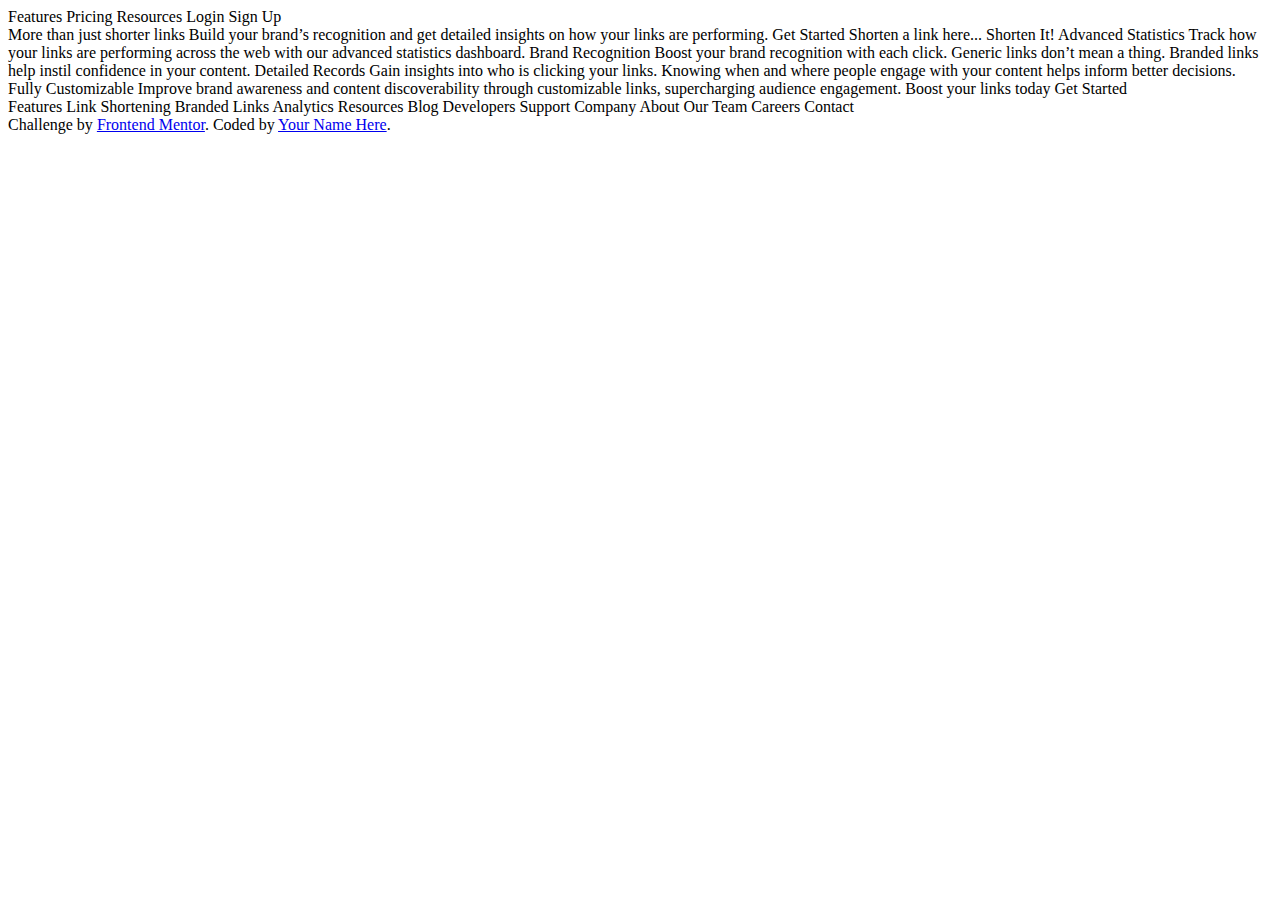
==== index.html @ e6f9d289 "loading" ====
<!DOCTYPE html>
<html lang="en">
<head>
  <meta charset="UTF-8">
  <meta name="viewport" content="width=device-width, initial-scale=1.0"> <!-- displays site properly based on user's device -->

  <link rel="icon" type="image/png" sizes="32x32" href="./images/favicon-32x32.png">
  
  <title>Frontend Mentor | Shortly URL shortening API Challenge</title>
  <link rel="stylesheet" href="style.css">

</head>
<body>
 <header>
  Features
  Pricing
  Resources

  Login
  Sign Up
</header>
<main>
    More than just shorter links
  
    Build your brand’s recognition and get detailed insights 
    on how your links are performing.
  
    Get Started
    
    Shorten a link here...
  
    Shorten It!
  
    Advanced Statistics
  
    Track how your links are performing across the web with our 
    advanced statistics dashboard.
  
    Brand Recognition
  
    Boost your brand recognition with each click. Generic links don’t 
    mean a thing. Branded links help instil confidence in your content.
  
    Detailed Records
  
    Gain insights into who is clicking your links. Knowing when and where 
    people engage with your content helps inform better decisions.
  
    Fully Customizable
  
    Improve brand awareness and content discoverability through customizable 
    links, supercharging audience engagement.
  
    Boost your links today
  
    Get Started
  </main>
  <footer>

  Features

  Link Shortening
  Branded Links
  Analytics

  Resources

  Blog
  Developers
  Support

  Company

  About
  Our Team
  Careers
  Contact
  
  <div class="attribution">
    Challenge by <a href="https://www.frontendmentor.io?ref=challenge" target="_blank">Frontend Mentor</a>. 
    Coded by <a href="#">Your Name Here</a>.
  </div>
</footer>
<script src="script.js"></script>
</body>
</html>
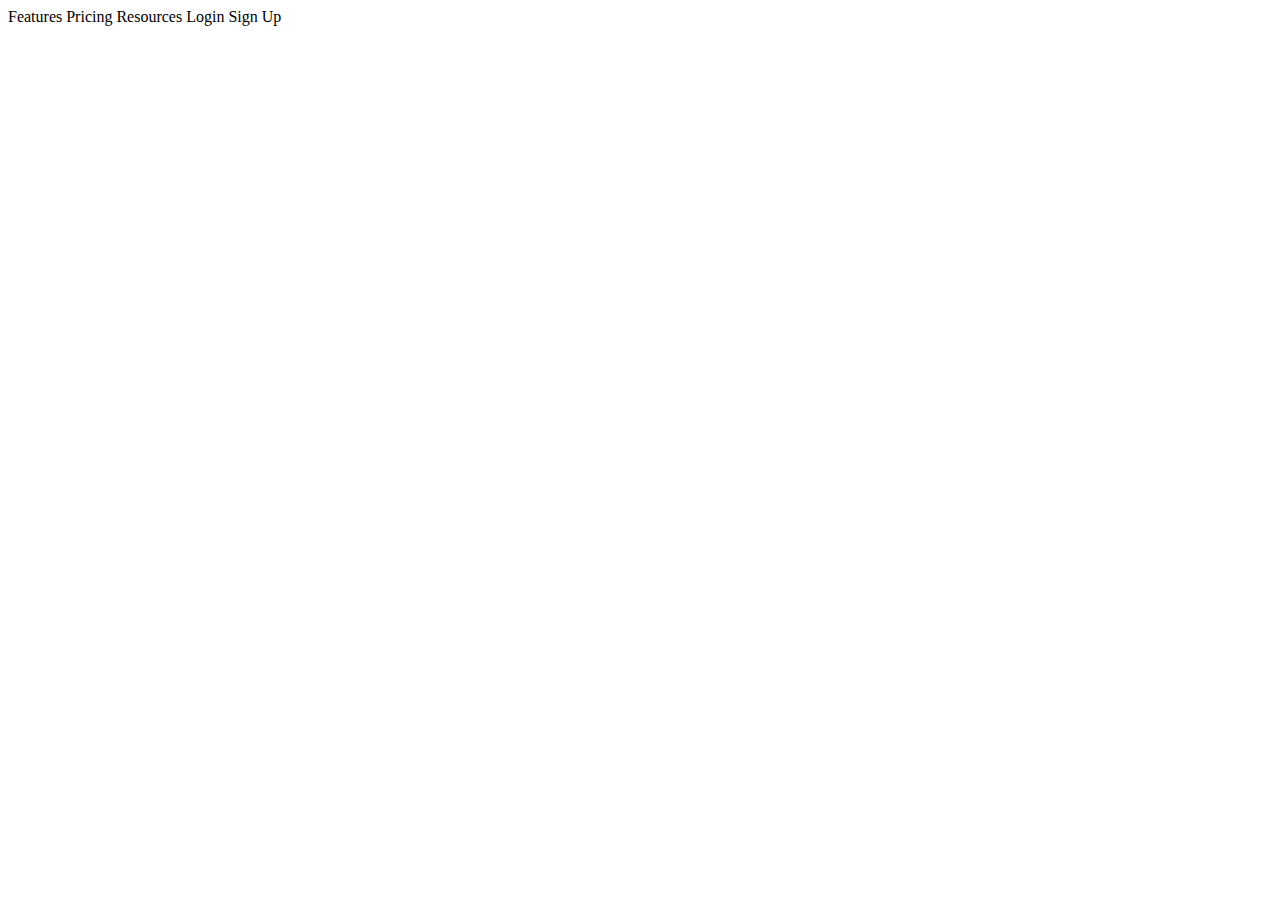
==== commit 8284f786: "loading" ====
--- a/index.html
+++ b/index.html
@@ -11,76 +11,15 @@
 
 </head>
 <body>
- <header>
-  Features
-  Pricing
-  Resources
+    <header>
+        Features
+        Pricing
+        Resources
+      
+        Login
+        Sign Up
+      </header>
 
-  Login
-  Sign Up
-</header>
-<main>
-    More than just shorter links
-  
-    Build your brand’s recognition and get detailed insights 
-    on how your links are performing.
-  
-    Get Started
-    
-    Shorten a link here...
-  
-    Shorten It!
-  
-    Advanced Statistics
-  
-    Track how your links are performing across the web with our 
-    advanced statistics dashboard.
-  
-    Brand Recognition
-  
-    Boost your brand recognition with each click. Generic links don’t 
-    mean a thing. Branded links help instil confidence in your content.
-  
-    Detailed Records
-  
-    Gain insights into who is clicking your links. Knowing when and where 
-    people engage with your content helps inform better decisions.
-  
-    Fully Customizable
-  
-    Improve brand awareness and content discoverability through customizable 
-    links, supercharging audience engagement.
-  
-    Boost your links today
-  
-    Get Started
-  </main>
-  <footer>
-
-  Features
-
-  Link Shortening
-  Branded Links
-  Analytics
-
-  Resources
-
-  Blog
-  Developers
-  Support
-
-  Company
-
-  About
-  Our Team
-  Careers
-  Contact
-  
-  <div class="attribution">
-    Challenge by <a href="https://www.frontendmentor.io?ref=challenge" target="_blank">Frontend Mentor</a>. 
-    Coded by <a href="#">Your Name Here</a>.
-  </div>
-</footer>
 <script src="script.js"></script>
 </body>
 </html>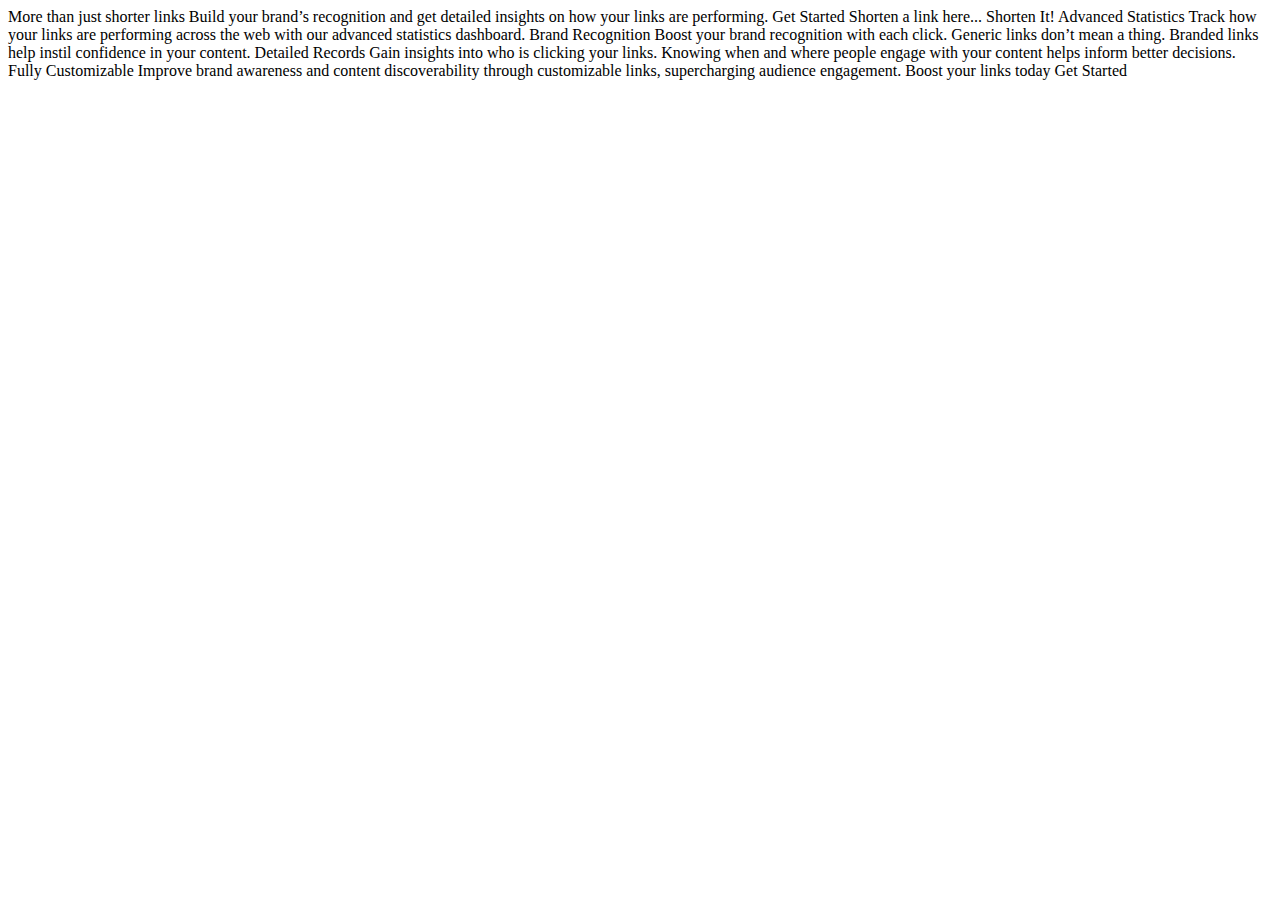
==== commit 55da8342: "loading" ====
--- a/index.html
+++ b/index.html
@@ -8,17 +8,47 @@
   
   <title>Frontend Mentor | Shortly URL shortening API Challenge</title>
   <link rel="stylesheet" href="style.css">
+  <link rel="stylesheet" href="header.css">
 
 </head>
 <body>
-    <header>
-        Features
-        Pricing
-        Resources
-      
-        Login
-        Sign Up
-      </header>
+
+<main>
+    More than just shorter links
+  
+    Build your brand’s recognition and get detailed insights 
+    on how your links are performing.
+  
+    Get Started
+    
+    Shorten a link here...
+  
+    Shorten It!
+  
+    Advanced Statistics
+  
+    Track how your links are performing across the web with our 
+    advanced statistics dashboard.
+  
+    Brand Recognition
+  
+    Boost your brand recognition with each click. Generic links don’t 
+    mean a thing. Branded links help instil confidence in your content.
+  
+    Detailed Records
+  
+    Gain insights into who is clicking your links. Knowing when and where 
+    people engage with your content helps inform better decisions.
+  
+    Fully Customizable
+  
+    Improve brand awareness and content discoverability through customizable 
+    links, supercharging audience engagement.
+  
+    Boost your links today
+  
+    Get Started
+  </main>
 
 <script src="script.js"></script>
 </body>
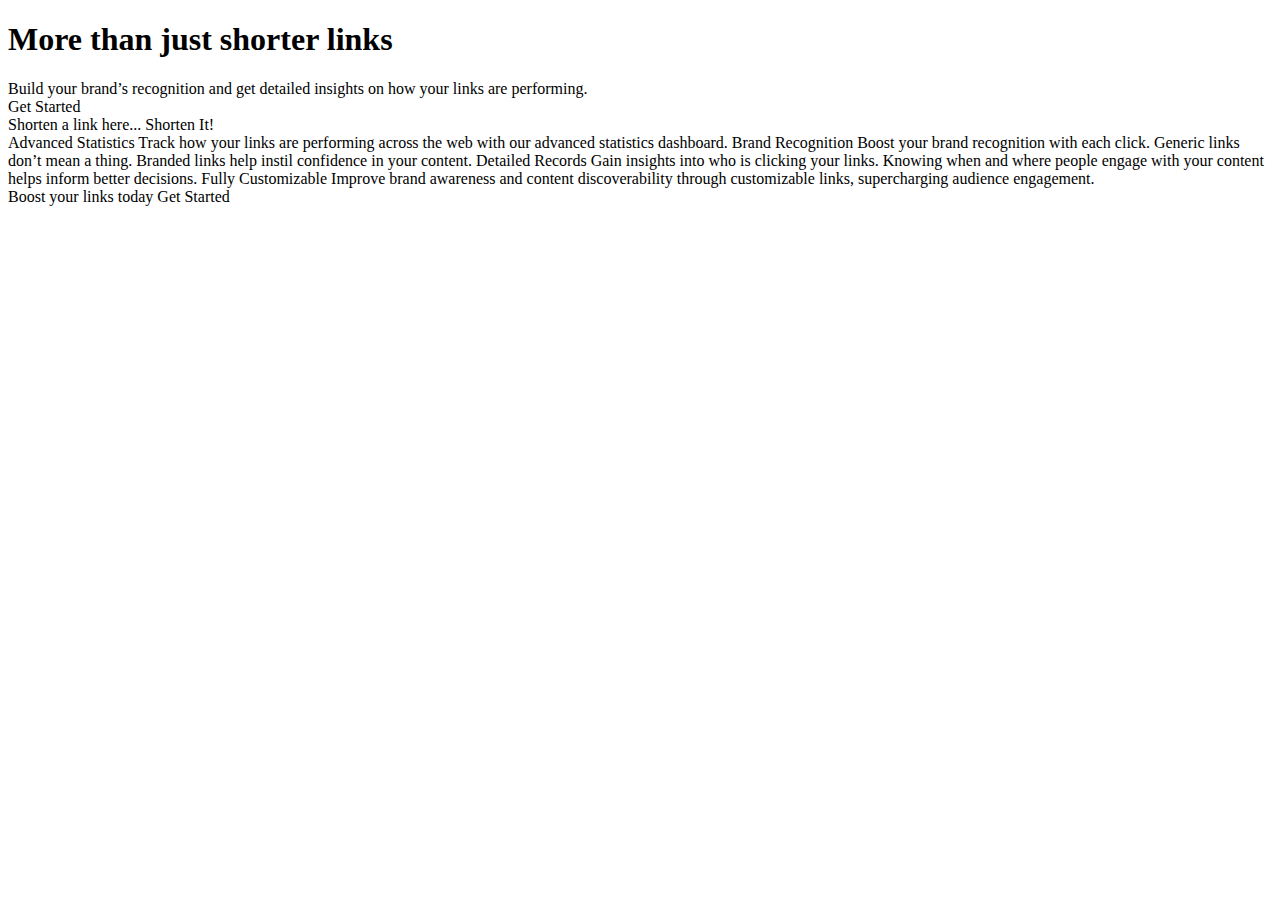
==== commit 8e035ccb: "loading" ====
--- a/index.html
+++ b/index.html
@@ -1,30 +1,33 @@
 <!DOCTYPE html>
 <html lang="en">
 <head>
-  <meta charset="UTF-8">
-  <meta name="viewport" content="width=device-width, initial-scale=1.0"> <!-- displays site properly based on user's device -->
-
-  <link rel="icon" type="image/png" sizes="32x32" href="./images/favicon-32x32.png">
-  
-  <title>Frontend Mentor | Shortly URL shortening API Challenge</title>
-  <link rel="stylesheet" href="style.css">
-  <link rel="stylesheet" href="header.css">
-
+    <meta charset="UTF-8">
+    <meta name="viewport" content="width=device-width, initial-scale=1.0">
+    <title>Frontend Mentor | Shortly URL shortening API Challenge</title>
+    <link rel="preconnect" href="https://fonts.googleapis.com">
+    <link rel="preconnect" href="https://fonts.gstatic.com" crossorigin>
+    <link href="https://fonts.googleapis.com/css2?family=Poppins:ital,wght@0,100;0,200;0,300;0,400;0,500;0,600;0,700;0,800;0,900;1,100;1,200;1,300;1,400;1,500;1,600;1,700;1,800;1,900&display=swap" rel="stylesheet">
+    <link rel="stylesheet" href="style.css">
 </head>
 <body>
 
 <main>
-    More than just shorter links
+ <section>
+    <div>
+    <h1>More than just shorter links</h1>
   
     Build your brand’s recognition and get detailed insights 
     on how your links are performing.
+</div>
   
     Get Started
-    
+</section>
+<section>
     Shorten a link here...
   
     Shorten It!
-  
+</section>
+<section>
     Advanced Statistics
   
     Track how your links are performing across the web with our 
@@ -44,7 +47,7 @@
   
     Improve brand awareness and content discoverability through customizable 
     links, supercharging audience engagement.
-  
+</section>
     Boost your links today
   
     Get Started
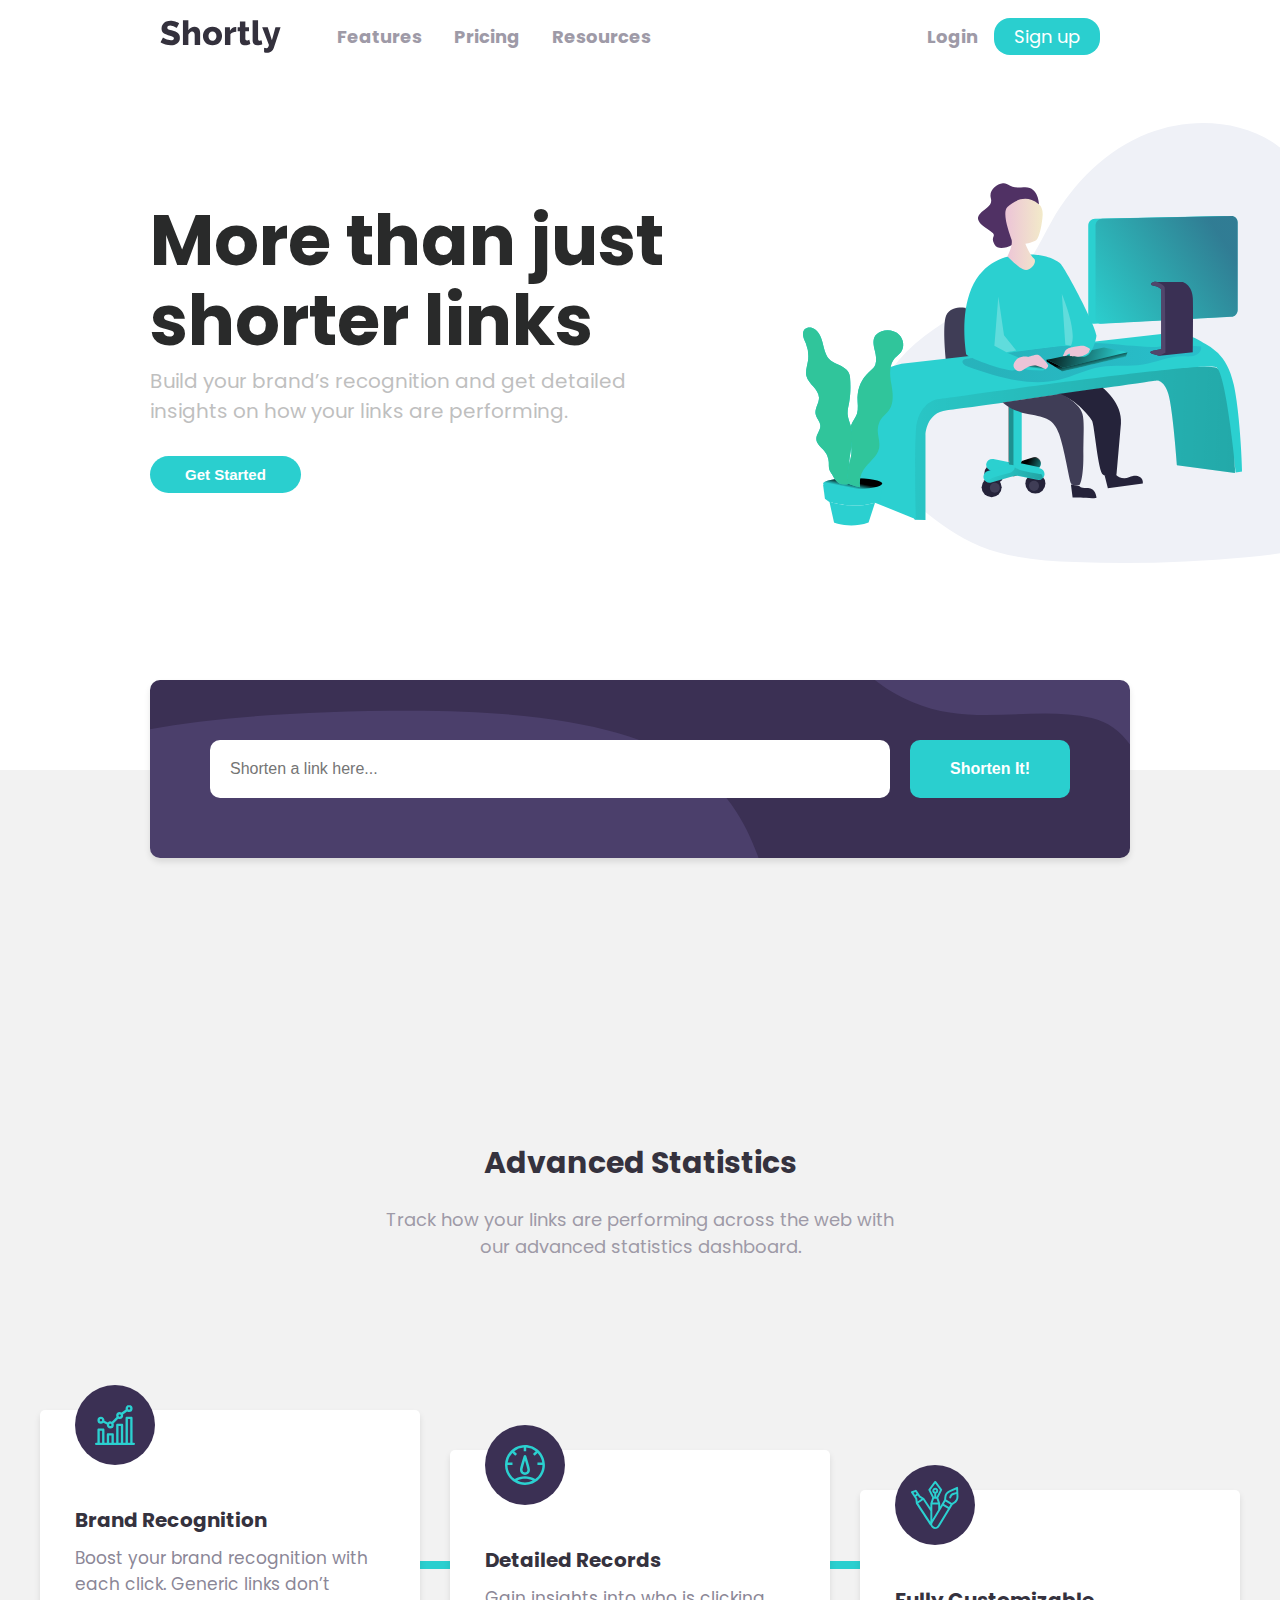
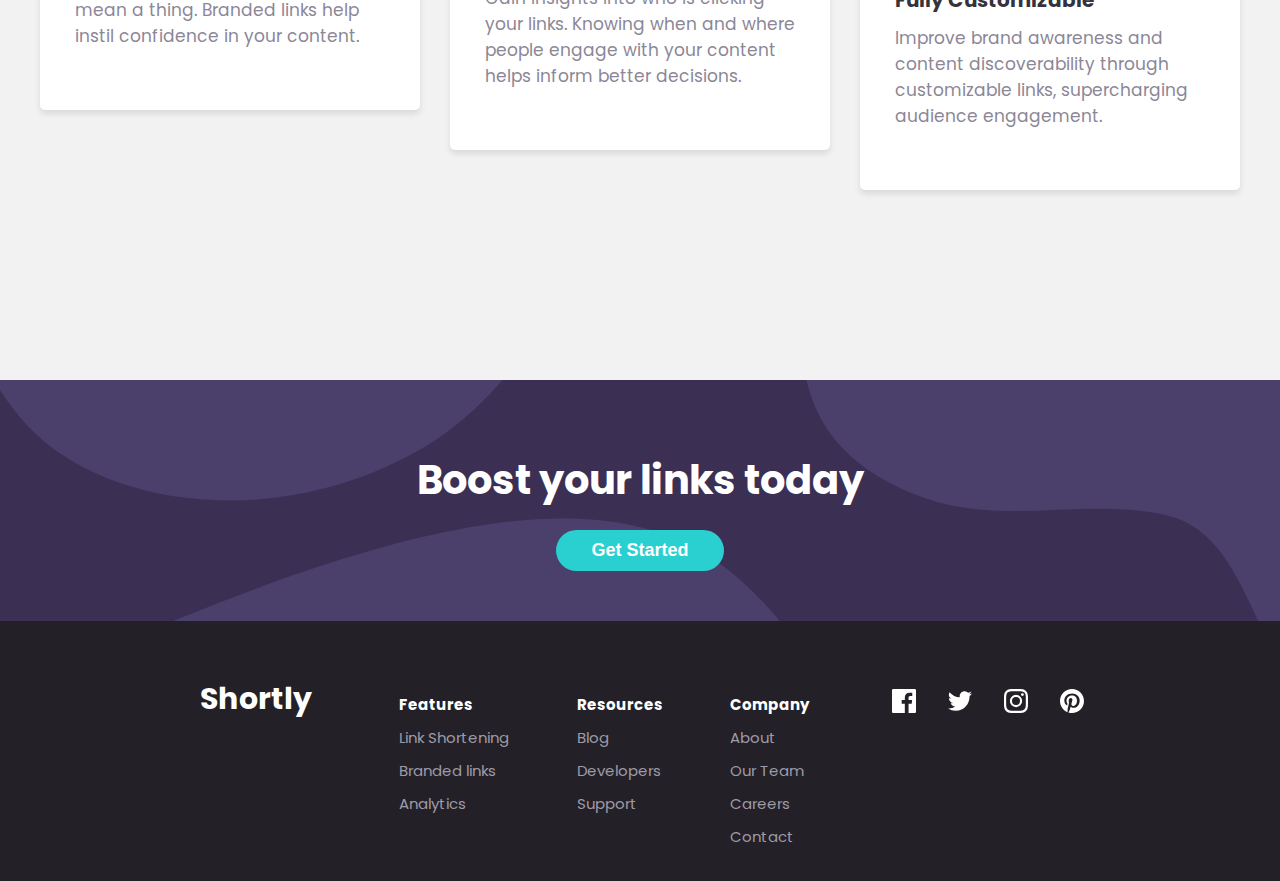
==== commit d5aa8484: "done" ====
--- a/index.html
+++ b/index.html
@@ -6,53 +6,88 @@
     <title>Frontend Mentor | Shortly URL shortening API Challenge</title>
     <link rel="preconnect" href="https://fonts.googleapis.com">
     <link rel="preconnect" href="https://fonts.gstatic.com" crossorigin>
-    <link href="https://fonts.googleapis.com/css2?family=Poppins:ital,wght@0,100;0,200;0,300;0,400;0,500;0,600;0,700;0,800;0,900;1,100;1,200;1,300;1,400;1,500;1,600;1,700;1,800;1,900&display=swap" rel="stylesheet">
+    <link href="https://fonts.googleapis.com/css2?family=Poppins:wght@500;700&display=swap" rel="stylesheet">
     <link rel="stylesheet" href="style.css">
 </head>
+
 <body>
+    <div id="header"></div> 
+    <main>
+        <section class="features-section">
+            <div class="features-content">
+                <h1 class="features-title">More than just shorter links</h1>
+                <p class="features-text">Build your brand’s recognition and get detailed insights on how your links are
+                    performing.</p>
+                <button class="features-content-btn">Get Started</button>
+            </div>
+            <div class="features-image">
+            <img src="images/illustration-working.svg">
+        </div>
+        </section>
+        <section class="shorten-section">
+            <div class="shorten-container">
+                <form id="shortenForm">
+                    <input type="text" id="linkInput" placeholder="Shorten a link here...">
+                    <button type="submit" class="btn btn-secondary">Shorten It!</button>
+                </form>
+            </div>
+            <div class="shorten-links">
+                <p id="errorMessage" class="error-message"></p>
+                <div id="shortenResults" class="shorten-results">
+                </div>
+            </div>
+        </section>
+        <section class="statistics-section">
+            <div class="stats-container">
+                <h1 class="statistic__section-title">Advanced Statistics</h1>
+                <p class="statistic__section-description">Track how your links are performing across the web with our advanced
+                  statistics dashboard.</p>
+            </div>
+            <div class="statistics-cards-container">
+                <div class="statistics-card">
+                    <div class="stats-card-img">
+                        <img src="images/icon-brand-recognition.svg" alt="">
+                    </div>
+                    <h3 class="statistics-title">Brand Recognition</h3>
+                    <p class="statistics-text">
+                        Boost your brand recognition with each click. Generic links don’t mean a thing. Branded links
+                        help instil confidence in your content.
+                    </p>
+                </div>
 
-<main>
- <section>
-    <div>
-    <h1>More than just shorter links</h1>
-  
-    Build your brand’s recognition and get detailed insights 
-    on how your links are performing.
-</div>
-  
-    Get Started
-</section>
-<section>
-    Shorten a link here...
-  
-    Shorten It!
-</section>
-<section>
-    Advanced Statistics
-  
-    Track how your links are performing across the web with our 
-    advanced statistics dashboard.
-  
-    Brand Recognition
-  
-    Boost your brand recognition with each click. Generic links don’t 
-    mean a thing. Branded links help instil confidence in your content.
-  
-    Detailed Records
-  
-    Gain insights into who is clicking your links. Knowing when and where 
-    people engage with your content helps inform better decisions.
-  
-    Fully Customizable
-  
-    Improve brand awareness and content discoverability through customizable 
-    links, supercharging audience engagement.
-</section>
-    Boost your links today
-  
-    Get Started
-  </main>
+                <div class="statistics-card">
+                    <div class="stats-card-img">
+                        <img src="images/icon-detailed-records.svg" alt="">
+                    </div>
+                    <h3 class="statistics-title">Detailed Records</h3>
+                    <p class="statistics-text">
+                        Gain insights into who is clicking your links. Knowing when and where people engage with your
+                        content helps inform better decisions.
+                    </p>
+                </div>
 
-<script src="script.js"></script>
+                <div class="statistics-card">
+                    <div class="stats-card-img">
+                        <img src="images/icon-fully-customizable.svg" alt="">
+                    </div>
+                    <h3 class="statistics-title">Fully Customizable</h3>
+                    <p class="statistics-text">
+                        Improve brand awareness and content discoverability through customizable links, supercharging
+                        audience engagement.
+                    </p>
+                </div>
+            </div>
+            </div>
+        </section>
+
+        <section class="boost-section">
+            <div class="boost-links">
+                <h2 class="boost-links-title">Boost your links today</h2>
+                <button class="btn btn-primary">Get Started</button>
+            </div>
+        </section>
+    </main>
+    <div id="footer"></div>
+    <script src="script.js"></script>
 </body>
 </html>--- a/style.css
+++ b/style.css
@@ -0,0 +1,537 @@
+:root {
+    --cyan: hsl(180, 66%, 49%);
+    --dark-violet: hsl(257, 27%, 26%);
+    --red: hsl(0, 87%, 67%);
+    --gray: hsl(0, 0%, 75%);
+    --grayish-violet: hsl(257, 7%, 63%);
+    --very-dark-blue: hsl(255, 11%, 22%);
+    --very-dark-violet: hsl(260, 8%, 14%);
+}
+* {
+    margin: 0;
+    padding: 0;
+    box-sizing: border-box;
+}
+
+body {
+    font-size: 18px;
+    font-family: "Poppins", "san-serif";
+    margin-inline: auto;
+  }
+
+section {
+    width: 100%;
+    display: flex;
+    justify-content: center;
+    text-align: center;
+}
+
+.features-section {
+    display: flex;
+    align-items: center;
+    justify-content: space-between;
+    background-color: white;
+    padding: 0;
+    gap: 20px;
+    margin-bottom: 200px;
+    margin-top: 40px;
+    overflow-x: hidden;
+}
+
+.features-content {
+    text-align: start;
+    padding-left: 150px;
+}
+
+.features-title {
+    font-size: 70px;
+    font-weight: 700;
+    line-height: 80px;
+    margin-bottom: 5px;
+    color: #292a2a;
+}
+
+.features-text {
+    font-size: 20px;
+    color: hsl(0, 0%, 75%);
+    margin-bottom: 30px;
+    max-width: 500px;
+}
+
+.features-content-btn {
+    padding: 10px 35px;
+    font-size: 15px;
+    font-weight: 700;
+    background-color: hsl(180, 66%, 49%);
+    color: white;
+    border: none;
+    border-radius: 25px;
+    cursor: pointer;
+    transition: background-color 0.4s ease-in-out;
+}
+
+.features-content-btn:hover {
+    background-color: #b1f7f7;
+}
+
+.features-content-img{
+    max-width: 100%;
+    height: auto;
+    position: relative;
+}
+
+.features-image img {
+    max-width: 140%;
+    height: auto;
+    position: relative;
+    padding-left: 0;
+}
+
+.shorten-section {
+    max-width: 100%;
+    display: flex;
+    flex-direction: column;
+    align-items: center;
+    gap: 20px;
+    background-color: hsl(0, 0%, 95%);
+    position: relative;
+    padding-bottom: 200px;
+ }
+    
+.shorten-container {
+    background: url("/images/bg-shorten-desktop.svg") no-repeat;
+    background-size: cover;
+    background-color: hsl(257, 27%, 26%);
+    padding: 60px;
+    border-radius: 10px;
+    top: -90px;
+    left: 150px;
+    right: 150px;
+    max-width: 100%;
+    position: absolute;
+    display: flex;
+    flex-direction: column;
+    align-items: center;
+    box-shadow: 0 4px 6px rgba(0, 0, 0, 0.1);
+}
+
+.shorten-section form {
+    display: flex;
+    width: 100%;
+    gap: 20px;
+}
+
+#linkInput {
+    flex: 1;
+    padding: 20px;
+    border-radius: 10px;
+    border: none;
+    outline: none;
+    font-size: 16px;
+    color: hsl(0, 0%, 75%);
+}
+
+.btn-secondary {
+    padding: 10px 40px;
+    background-color: hsl(180, 66%, 49%);
+    color: white;
+    border: none;
+    font-weight: 700;
+    border-radius: 10px;
+    cursor: pointer;
+    font-size: 16px;
+    cursor: pointer;
+    transition: background-color 0.4s ease-in-out;
+}
+
+.btn-secondary:hover {
+    background-color: #b1f7f7;
+    font-weight: 700;
+}
+
+.error-message {
+    color: hsl(0, 87%, 67%);
+    font-weight: 500;
+    margin-top: 40px;
+    position: absolute;
+    margin-left: -535px;
+    font-style: italic;
+    font-size: 15px;
+}
+
+.shorten-results {
+    width: 100%;
+    margin-top: 20px;
+    display: flex;
+    flex-direction: column;
+    gap: 10px;
+}
+
+.shorten-result {
+    display: flex;
+    justify-content: space-between;
+    background: white;
+    border-radius: 10px;
+    padding: 10px;
+    align-items: center;
+    box-shadow: 0 4px 6px rgba(0, 0, 0, 0.1);
+}
+
+.original-link {
+    flex: 2;
+    color: hsl(255, 11%, 22%);
+    font-size: 14px;
+}
+
+.short-link {
+    flex: 1;
+    color: hsl(180, 66%, 49%);
+    font-size: 14px;
+    text-decoration: none;
+}
+
+.btn-copy {
+    padding: 5px 10px;
+    background-color: hsl(180, 66%, 49%);
+    color: white;
+    border: none;
+    border-radius: 5px;
+    cursor: pointer;
+    font-size: 14px;
+}
+
+.btn-copy:hover {
+    background-color: #b1f7f7;
+}
+
+.statistics-section {
+    background-color: hsl(0, 0%, 95%);
+    padding: 60px 20px;
+    text-align: center;
+    display: flex;
+    flex-direction: column;
+    align-items: center;
+}
+
+.stats-container {
+   margin-top: 90px;
+   display: flex;
+   flex-direction: column;
+   justify-content: center;
+   align-items: center;
+   margin-bottom: 90px;
+}
+.statistic__section-title {
+    color: hsl(255, 11%, 22%);
+    font-size: 30px;
+    padding-bottom: 20px;
+    text-align: center;
+}
+
+.statistic__section-description {
+    color: hsl(257, 7%, 63%);
+    max-width: 530px;
+    padding-bottom: 60px;
+}
+
+.statistics-cards-container {
+    display: flex;
+    flex-direction: row;
+    justify-content: space-between;
+    gap: 30px;
+    max-width: 1200px;
+    width: 100%;
+    position: relative;
+    margin-bottom: 80px;
+}
+
+.statistics-cards-container:before {
+    content: "";
+    position: absolute;
+    top: 155px;
+    left: 0;
+    right: 0;
+    height: 8px;
+    background-color: hsl(180, 66%, 49%);
+    transform: translateY(-50%);
+}
+
+.statistics-card {
+    background: white;
+    box-shadow: 0 4px 6px rgba(0, 0, 0, 0.1);
+    border-radius: 5px;
+    padding: 55px 35px;
+    text-align: start;
+    flex: 1;
+    position: relative;
+    max-width: 450px;
+    height: 300px;
+}
+
+
+.stats-card-img {
+    background-color: hsl(257, 27%, 26%);
+    position: relative;
+    border-radius: 50%;
+    padding: 20px;
+    width: 80px;
+    height: 80px;
+    display: flex;
+    justify-content: center;
+    align-items: center;
+    margin-bottom: 20px;
+    margin-top: -80px;
+    margin-bottom: 25px;
+}
+    
+.stats-card img {
+    position: absolute;
+}
+
+.statistics-title {
+    font-size: 20px;
+    font-weight: 700;
+    color: hsl(255, 11%, 22%);
+    margin-top: 40px;
+}
+
+.statistics-text {
+    color: hsl(255, 7%, 56%);
+    margin-top: 10px;
+    font-size: 17px;
+}
+
+.statistics-card:nth-child(1) {
+    margin-top: 0;
+    margin-bottom: 130px;
+}
+
+.statistics-card:nth-child(2) {
+    margin-top: 40px;
+    margin-bottom: 90px;
+}
+
+.statistics-card:nth-child(3) {
+    margin-top: 80px;
+    margin-bottom: 50px;
+}
+
+.boost-section {
+    background-color: hsl(257, 27%, 26%);
+    background-image: url(images/bg-boost-desktop.svg);
+    background-size: cover;
+    padding: 50px 25px;
+    text-align: center;
+    color: white;
+    width: 100%;
+}
+
+.boost-links {
+    max-width: 1000px;
+    margin: 0 auto;
+}
+
+.boost-links-title {
+    font-size: 40px;
+    font-weight: 700;
+    padding: 20px;
+}
+
+.btn-primary {
+    padding: 10px 35px;
+    font-size: 18px;
+    font-weight: 700;
+    background-color: hsl(180, 66%, 49%);
+    color: white;
+    border: none;
+    border-radius: 25px;
+    cursor: pointer;
+    transition: background-color 0.4s ease-in-out;
+}
+
+.btn-primary:hover {
+    background-color: #b1f7f7;
+}
+
+@media (max-width: 768px) {
+    main {
+        display: flex;
+        flex-direction: column;
+        text-align: center;
+        align-items: center;
+        overflow: hidden;
+        max-width: 100%;
+    }
+
+    .features-section {
+        padding-top: 90px;
+        display: flex;
+        justify-content: center;
+        align-items: center;
+        flex-direction: column;
+        gap: 50px;
+    }
+
+    .features-content-img img {
+        width: 100%;
+    }
+
+    .features-content {
+        order: 2;
+        margin-left: -150px;
+    }
+
+    .features-title {
+        font-size: 45px;
+        font-weight: 700;
+        line-height: 60px;
+        text-align: center;
+        width: 500px;
+    }
+
+    .features-text {
+        text-align: center;
+        font-size: 20px;
+        line-height: 30px;
+        padding: 10px 60px;
+    }
+
+    .features-content-btn {
+        margin-left: 160px;
+        padding: 15px 45px;
+        font-size: 20px;
+        margin-top: 10px;
+    }
+
+    .shorten-section {
+        width: 100%;
+        display: flex;
+        flex-direction: column;
+        align-items: center;
+        gap: 20px;
+        background-color: hsl(0, 0%, 95%);
+    }
+
+    .shorten-container {
+        background-image: url(images/bg-shorten-mobile.svg) no-repeat;
+        background-size: cover;
+        background-color: hsl(257, 27%, 26%);
+        padding: 20px;
+        margin-top: 10px;
+        border-radius: 10px;
+        width: 80%;
+        display: flex;
+        flex-direction: column;
+        align-items: center;
+        margin-left: -100px;
+        box-shadow: 0 4px 6px rgba(0, 0, 0, 0.1);
+    }
+
+    .shorten-section form {
+        display: flex;
+        flex-direction: column;
+        gap: 15px;
+    }
+
+    #linkInput {
+        padding: 15px;
+        border-radius: 5px;
+    }
+    .btn-secondary {
+        padding: 15px 15px;
+        border-radius: 5px;
+        font-size: 14px;
+    }
+
+    .error-message {
+        font-size: 12px;
+        margin-left: -100px;
+        margin-top: -15px;
+    }
+        .statistics-section {
+            padding: 20px;
+            text-align: center; /
+        }
+    
+        .stats-container {
+            margin: 0 auto;
+        }
+    
+        .stats-container-title {
+            font-size: 27px;
+            margin: 0; 
+            margin-left: -10px;
+            text-align: center;
+        }
+    
+        .stats-container-text {
+           padding-top: 20px;
+           text-align: center;
+           margin-bottom: 50px;
+        }
+    
+        .statistics-cards-container {
+            display: flex;
+            flex-direction: column;
+            gap: 20px;
+            padding: 20px 0;
+            align-items: center;
+            position: relative;
+        }
+    
+        .statistics-cards-container:before {
+            content: "";
+            position: absolute;
+            top: 0;
+            left: 50%;
+            transform: translateX(-50%);
+            width: 8px;
+            height: 90%;
+            background-color: hsl(180, 66%, 49%);
+        }
+    
+        .statistics-card {
+            padding: 20px;
+            width: 350px;
+            margin: 0;
+            text-align: center;
+            box-shadow: 0 4px 6px rgba(0, 0, 0, 0.1);
+        }
+    
+        .stats-card-img {
+            padding: 5px;
+            margin: 0 auto;
+            margin-bottom: 20px;
+            margin-top: -60px;
+        }
+    
+        .stats-card img {
+            width: 40px;
+            height: 40px;
+        }
+    
+        .statistics-title {
+            font-size: 20px;
+            margin: 0; 
+        }
+    
+        .statistics-text {
+            font-size: 16px;
+            padding: 10px 15px 20px;
+            text-align: center; 
+        }
+    
+        .boost-section {
+            padding: 60px 15px;
+            background-image: url(images/bg-boost-mobile.svg);
+            background-position: center;
+        }
+    
+        .boost-links-title {
+            font-size: 26px;
+        }
+    
+        .btn-primary {
+            padding: 12px 40px;
+        }
+    }